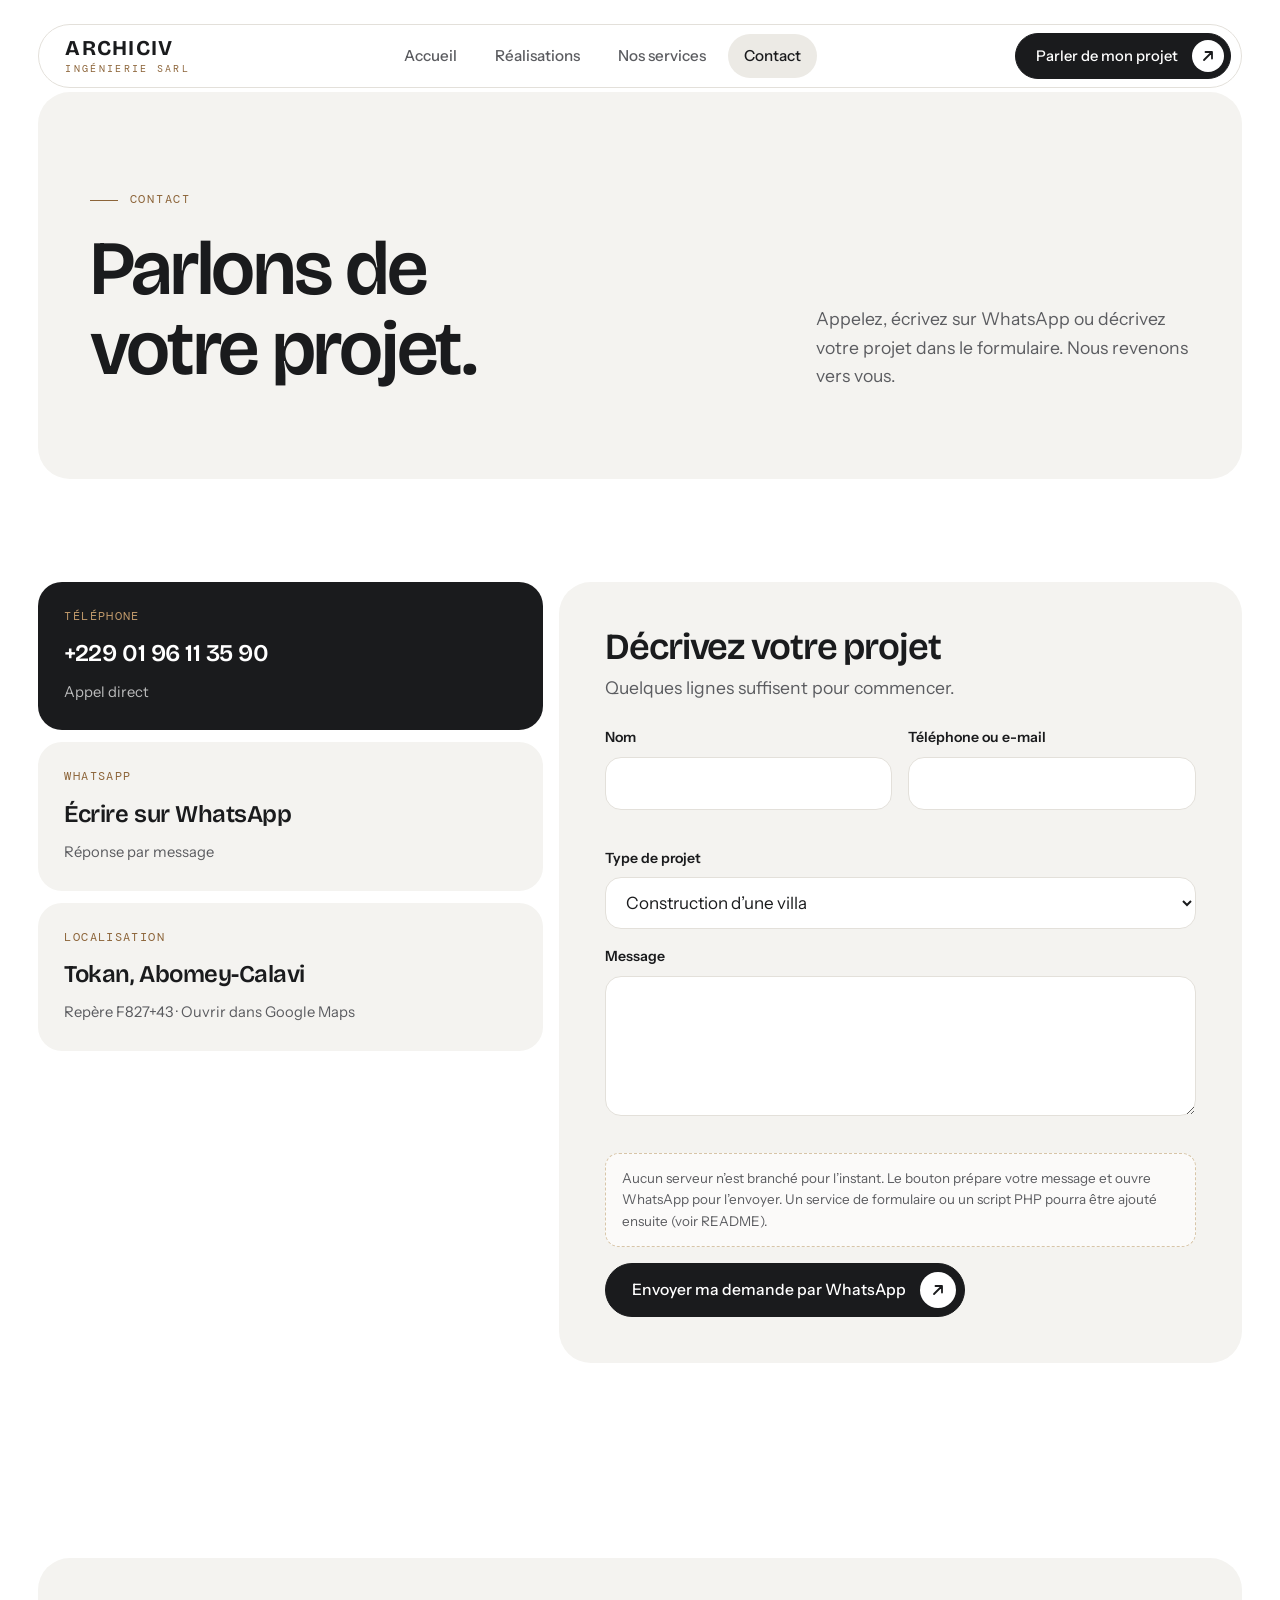
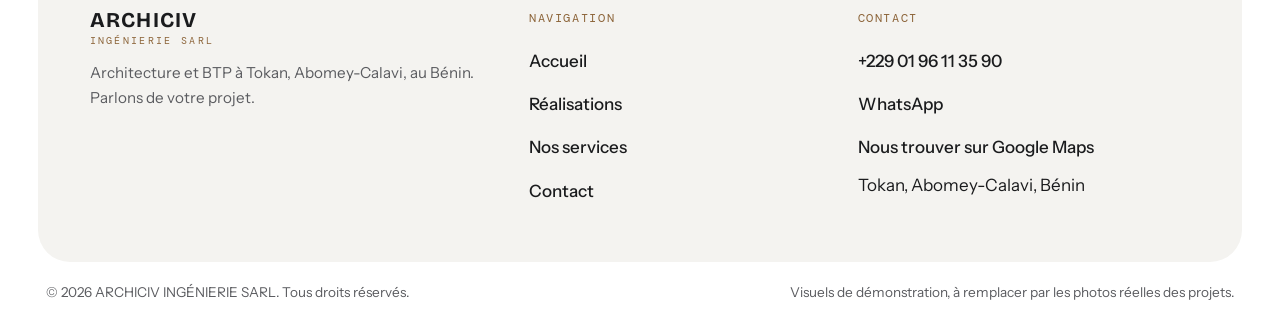
==== contact.html @ 71d3d8b0 "Add files via upload" ====
<!doctype html>
<html lang="fr">
<head>
<meta charset="utf-8">
<meta name="viewport" content="width=device-width, initial-scale=1">
<title>Contact et demande de devis | ARCHICIV INGÉNIERIE SARL</title>
<meta name="description" content="Contactez ARCHICIV INGÉNIERIE SARL à Tokan, Abomey-Calavi : téléphone, WhatsApp, localisation Google Maps et formulaire de demande de projet.">
<meta name="theme-color" content="#ffffff">
<link rel="preconnect" href="https://fonts.googleapis.com">
<link rel="preconnect" href="https://fonts.gstatic.com" crossorigin>
<link href="https://fonts.googleapis.com/css2?family=Bricolage+Grotesque:opsz,wght@12..96,500;12..96,600;12..96,700&family=DM+Mono&family=Instrument+Sans:wght@400;500;600&display=swap" rel="stylesheet">
<link rel="stylesheet" href="style.css">
</head>
<body>
<div class="progress" aria-hidden="true"></div>
<a class="skip" href="#contenu">Aller au contenu</a>
<header class="site-header"><div class="wrap">
  <div class="header-bar">
    <a class="logo" href="index.html" aria-label="ARCHICIV Ingénierie SARL, accueil"><b>ARCHICIV</b><small>INGÉNIERIE SARL</small></a>
    <nav class="nav" id="nav" aria-label="Navigation principale"><a href="index.html">Accueil</a><a href="realisations.html">Réalisations</a><a href="services.html">Nos services</a><a href="contact.html" aria-current="page">Contact</a><a class="nav-cta" href="contact.html">Parler de mon projet</a></nav>
    <div class="header-cta"><a class="btn btn--sm" href="contact.html">Parler de mon projet<span class="ico"><svg viewBox="0 0 14 14" fill="none" stroke="currentColor" stroke-width="1.8" stroke-linecap="round" stroke-linejoin="round" aria-hidden="true"><path d="M3 11 11 3M4.5 3H11v6.5"/></svg></span></a>
      <button class="burger" type="button" aria-expanded="false" aria-controls="nav" aria-label="Ouvrir le menu"><span></span></button></div>
  </div></div></header>
<main id="contenu">

<section class="wrap"><div class="panel page-hero">
  <div><span class="eyebrow">Contact</span><h1>Parlons de votre projet.</h1></div>
  <p class="lead">Appelez, écrivez sur WhatsApp ou décrivez votre projet dans le formulaire. Nous revenons vers vous.</p>
</div></section>
<section class="section"><div class="wrap"><div class="contact-grid">
  <div class="contact-cards">
    <a class="c-card dark" href="tel:+2290196113590"><span class="k">Téléphone</span><strong>+229 01 96 11 35 90</strong><span class="sub">Appel direct</span></a>
    <a class="c-card" href="https://wa.me/2290196113590" target="_blank" rel="noopener"><span class="k">WhatsApp</span><strong>Écrire sur WhatsApp</strong><span class="sub">Réponse par message</span></a>
    <a class="c-card" href="https://maps.app.goo.gl/fq66SM4S8N7uAsCY7" target="_blank" rel="noopener"><span class="k">Localisation</span><strong>Tokan, Abomey-Calavi</strong><span class="sub">Repère F827+43 · Ouvrir dans Google Maps</span></a>
  </div>
  <div class="form-panel"><h2>Décrivez votre projet</h2><p class="lead">Quelques lignes suffisent pour commencer.</p>
    <form class="form" id="contact-form" novalidate>
      <div class="field"><label for="nom">Nom</label><input id="nom" name="nom" type="text" autocomplete="name" required aria-describedby="nom-err"><span class="err" id="nom-err"></span></div>
      <div class="field"><label for="contact">Téléphone ou e-mail</label><input id="contact" name="contact" type="text" inputmode="email" autocomplete="tel" required aria-describedby="contact-err"><span class="err" id="contact-err"></span></div>
      <div class="field full"><label for="type">Type de projet</label><select id="type" name="type"><option>Construction d’une villa</option><option>Immeuble ou résidence</option><option>Rénovation ou aménagement</option><option>Plans et permis de construire</option><option>Autre demande</option></select></div>
      <div class="field full"><label for="message">Message</label><textarea id="message" name="message" required aria-describedby="message-err"></textarea><span class="err" id="message-err"></span></div>
      <div class="form-note">Aucun serveur n’est branché pour l’instant. Le bouton prépare votre message et ouvre WhatsApp pour l’envoyer. Un service de formulaire ou un script PHP pourra être ajouté ensuite (voir README).</div>
      <div class="full" style="grid-column:1/-1"><button class="btn" type="submit">Envoyer ma demande par WhatsApp<span class="ico"><svg viewBox="0 0 14 14" fill="none" stroke="currentColor" stroke-width="1.8" stroke-linecap="round" stroke-linejoin="round" aria-hidden="true"><path d="M3 11 11 3M4.5 3H11v6.5"/></svg></span></button></div>
      <div class="form-result" id="form-result" tabindex="-1" hidden></div>
    </form></div>
</div></div></section>

</main>
<footer class="site-footer"><div class="wrap">
  <div class="footer-panel">
    <div><a class="logo" href="index.html"><b>ARCHICIV</b><small>INGÉNIERIE SARL</small></a>
      <p>Architecture et BTP à Tokan, Abomey-Calavi, au Bénin. Parlons de votre projet.</p></div>
    <div><h4>Navigation</h4><ul><li><a href="index.html">Accueil</a></li><li><a href="realisations.html">Réalisations</a></li><li><a href="services.html">Nos services</a></li><li><a href="contact.html">Contact</a></li></ul></div>
    <div><h4>Contact</h4><ul><li><a href="tel:+2290196113590">+229 01 96 11 35 90</a></li><li><a href="https://wa.me/2290196113590" target="_blank" rel="noopener">WhatsApp</a></li><li><a href="https://maps.app.goo.gl/fq66SM4S8N7uAsCY7" target="_blank" rel="noopener">Nous trouver sur Google Maps</a></li><li>Tokan, Abomey-Calavi, Bénin</li></ul></div>
  </div>
  <div class="legal"><span>© <span data-year>2026</span> ARCHICIV INGÉNIERIE SARL. Tous droits réservés.</span><span>Visuels de démonstration, à remplacer par les photos réelles des projets.</span></div>
</div></footer>
<div class="mbar" aria-label="Contact rapide"><a href="tel:+2290196113590">Appeler</a><a class="wa" href="https://wa.me/2290196113590" target="_blank" rel="noopener">WhatsApp</a></div>
<script src="main.js" defer></script>
</body>
</html>
---- style.css ----
/* ==========================================================================
   ARCHICIV INGÉNIERIE SARL — feuille de style partagée par toutes les pages
   Composition : panneaux clairs arrondis, boutons sombres en pilule,
   détails de plan d'architecte (cotes, échelles) en police mono.
   ========================================================================== */

:root {
  /* Couleurs : blanc, anthracite, sable, bronze (accent discret) */
  --paper: #ffffff;
  --mist: #f4f3f0;
  --mist-2: #eceae5;
  --line: #e3e0da;
  --ink: #1a1b1d;
  --ink-2: #27282b;
  --soft: #5b5c60;
  --bronze: #8c6439;        /* texte sur fond clair (contraste 5,3:1) */
  --bronze-lit: #c19a6b;    /* accent sur fond sombre */
  --sand: #d8c5a8;

  /* Typographie */
  --font-display: "Bricolage Grotesque", "Segoe UI", system-ui, sans-serif;
  --font-body: "Instrument Sans", "Segoe UI", system-ui, sans-serif;
  --font-mono: "DM Mono", ui-monospace, Consolas, monospace;

  --radius-xl: 32px;
  --radius-lg: 24px;
  --gutter: clamp(16px, 3vw, 40px);
  --ease: cubic-bezier(.2, .7, .2, 1);
  color-scheme: light;
}

*, *::before, *::after { box-sizing: border-box; }
html { scroll-behavior: smooth; -webkit-text-size-adjust: 100%; }
body {
  margin: 0;
  background: var(--paper);
  color: var(--ink);
  font-family: var(--font-body);
  font-size: 1.0625rem;
  line-height: 1.6;
  overflow-x: hidden;
}
img, svg { display: block; max-width: 100%; }
a { color: inherit; }
h1, h2, h3, p { margin: 0; }
h1, h2, h3 { font-family: var(--font-display); font-weight: 600; letter-spacing: -.03em; line-height: 1.04; text-wrap: balance; }
h2 { font-size: clamp(2rem, 4vw, 3.2rem); }
h3 { font-size: 1.35rem; letter-spacing: -.02em; line-height: 1.15; }
p { max-width: 62ch; }
:focus-visible { outline: 2px solid var(--bronze); outline-offset: 3px; border-radius: 8px; }
.sr-only { position: absolute; width: 1px; height: 1px; overflow: hidden; clip: rect(0 0 0 0); white-space: nowrap; }
.skip { position: absolute; left: 16px; top: -60px; z-index: 100; background: var(--ink); color: #fff; padding: 10px 16px; border-radius: 999px; text-decoration: none; }
.skip:focus { top: 12px; }

.wrap { width: 100%; max-width: 1400px; margin-inline: auto; padding-inline: var(--gutter); }
.section { padding-block: clamp(56px, 8vw, 112px); }
.section--tight { padding-block: clamp(24px, 4vw, 48px); }

.eyebrow {
  display: inline-flex; align-items: center; gap: 12px;
  font-family: var(--font-mono); font-size: .78rem; letter-spacing: .14em; text-transform: uppercase;
  color: var(--bronze);
}
.eyebrow::before { content: ""; width: 28px; height: 1px; background: currentColor; }
.lead { color: var(--soft); font-size: 1.1rem; }

/* ---------- Boutons ---------- */
.btn {
  --bg: var(--ink); --fg: #fff;
  display: inline-flex; align-items: center; gap: 14px;
  min-height: 52px; padding: 8px 8px 8px 26px;
  background: var(--bg); color: var(--fg);
  border: 1px solid var(--bg); border-radius: 999px;
  font: 500 .98rem/1 var(--font-body); text-decoration: none; cursor: pointer;
  transition: transform .3s var(--ease), background .3s, color .3s, border-color .3s;
}
.btn .ico {
  display: grid; place-items: center; width: 36px; height: 36px; border-radius: 50%;
  background: #fff; color: var(--ink); transition: transform .35s var(--ease);
}
.btn .ico svg { width: 14px; height: 14px; }
.btn:hover { transform: translateY(-2px); background: var(--ink-2); }
.btn:hover .ico { transform: rotate(45deg); }
.btn--ghost { --bg: #fff; --fg: var(--ink); border-color: var(--line); }
.btn--ghost .ico { background: var(--ink); color: #fff; }
.btn--ghost:hover { background: var(--mist); border-color: var(--ink); }
.btn--light { --bg: #fff; --fg: var(--ink); }
.btn--light .ico { background: var(--ink); color: #fff; }
.btn--light:hover { background: var(--sand); border-color: var(--sand); }
.btn--outline-light { --bg: transparent; --fg: #fff; border-color: rgba(255,255,255,.4); }
.btn--outline-light .ico { background: #fff; color: var(--ink); }
.btn--outline-light:hover { background: rgba(255,255,255,.12); border-color: #fff; }
.btn--sm { min-height: 44px; padding: 6px 6px 6px 20px; font-size: .92rem; }
.btn--sm .ico { width: 32px; height: 32px; }
.pill {
  display: inline-flex; align-items: center; gap: 8px; min-height: 40px; padding: 0 18px;
  background: rgba(255,255,255,.92); backdrop-filter: blur(10px); -webkit-backdrop-filter: blur(10px);
  border-radius: 999px; font-size: .88rem; font-weight: 500; text-decoration: none; color: var(--ink);
  transition: background .25s, transform .25s var(--ease);
}
a.pill:hover { background: #fff; transform: translateY(-2px); }
.tag {
  display: inline-flex; align-items: center; min-height: 26px; padding: 0 12px;
  font-family: var(--font-mono); font-size: .68rem; letter-spacing: .1em; text-transform: uppercase;
  border-radius: 999px; background: #fff; color: var(--bronze); border: 1px solid var(--sand);
}

/* ---------- En-tête ---------- */
.progress { position: fixed; inset: 0 0 auto 0; height: 3px; z-index: 70; background: var(--bronze); transform-origin: left; transform: scaleX(0); pointer-events: none; }
.site-header { position: sticky; top: 12px; z-index: 60; padding-top: 12px; }
.header-bar {
  position: relative; display: flex; align-items: center; justify-content: space-between; gap: 20px;
  min-height: 64px; padding: 8px 10px 8px 26px;
  background: rgba(255,255,255,.82); backdrop-filter: blur(16px); -webkit-backdrop-filter: blur(16px);
  border: 1px solid var(--line); border-radius: 999px;
  transition: box-shadow .35s, background .35s;
}
.site-header.is-scrolled .header-bar { box-shadow: 0 14px 40px -18px rgba(26,27,29,.28); background: rgba(255,255,255,.94); }
.logo { display: flex; flex-direction: column; text-decoration: none; line-height: 1; }
.logo b { font-family: var(--font-display); font-size: 1.32rem; font-weight: 700; letter-spacing: .06em; }
.logo small { margin-top: 5px; font-family: var(--font-mono); font-size: .6rem; letter-spacing: .24em; color: var(--bronze); }
.nav { display: flex; gap: 6px; }
.nav a {
  position: relative; padding: 10px 16px; border-radius: 999px; font-size: .95rem; font-weight: 500;
  text-decoration: none; color: var(--soft); transition: color .25s, background .25s;
}
.nav a:hover { color: var(--ink); background: var(--mist); }
.nav a[aria-current="page"] { color: var(--ink); background: var(--mist-2); }
.header-cta { display: flex; align-items: center; gap: 8px; }
.burger { display: none; width: 48px; height: 48px; border: 0; border-radius: 50%; background: var(--ink); color: #fff; cursor: pointer; place-items: center; }
.burger span, .burger span::before, .burger span::after { display: block; width: 18px; height: 2px; background: currentColor; border-radius: 2px; transition: transform .3s var(--ease), background .2s; }
.burger span { position: relative; }
.burger span::before, .burger span::after { content: ""; position: absolute; left: 0; }
.burger span::before { top: -6px; } .burger span::after { top: 6px; }
.burger[aria-expanded="true"] span { background: transparent; }
.burger[aria-expanded="true"] span::before { transform: translateY(6px) rotate(45deg); }
.burger[aria-expanded="true"] span::after { transform: translateY(-6px) rotate(-45deg); }

@media (max-width: 960px) {
  .header-bar { padding-left: 20px; }
  .burger { display: grid; }
  .header-cta .btn { display: none; }
  .nav {
    position: absolute; left: 0; right: 0; top: calc(100% + 10px); flex-direction: column; gap: 4px;
    padding: 14px; background: #fff; border: 1px solid var(--line); border-radius: var(--radius-lg);
    box-shadow: 0 30px 60px -30px rgba(26,27,29,.35);
    opacity: 0; visibility: hidden; transform: translateY(-8px); transition: opacity .25s, transform .3s var(--ease), visibility .25s;
  }
  .nav.is-open { opacity: 1; visibility: visible; transform: none; }
  .nav a { padding: 16px 18px; font-size: 1.05rem; }
  .nav .nav-cta { display: flex; margin-top: 6px; background: var(--ink); color: #fff; }
}
@media (min-width: 961px) { .nav .nav-cta { display: none; } }

/* ---------- Héro ---------- */
.hero { display: grid; grid-template-columns: minmax(0, 1.02fr) minmax(0, .98fr); gap: 16px; padding-top: 16px; }
.panel { background: var(--mist); border-radius: var(--radius-xl); }
.hero-copy { display: flex; flex-direction: column; justify-content: space-between; gap: 40px; padding: clamp(28px, 4.2vw, 60px); }
.hero h1 { font-size: clamp(2.5rem, 5.2vw, 5rem); margin-top: 24px; }
.hero h1 .line { display: block; overflow: hidden; padding-bottom: .08em; margin-bottom: -.08em; }
.hero h1 .line > span { display: block; animation: rise 1s var(--ease) backwards; }
.hero h1 .line:nth-child(2) > span { animation-delay: .12s; color: var(--bronze); }
@keyframes rise { from { transform: translateY(105%); } }
.hero-copy .lead { margin-top: 24px; max-width: 46ch; animation: fade .9s ease .35s backwards; }
.hero-actions { display: flex; flex-wrap: wrap; gap: 12px; margin-top: 34px; animation: fade .9s ease .5s backwards; }
@keyframes fade { from { opacity: 0; transform: translateY(14px); } }
.facts { display: grid; grid-template-columns: repeat(3, minmax(0, 1fr)); gap: 12px; }
.fact {
  display: flex; flex-direction: column; gap: 6px; padding: 18px; min-height: 124px;
  background: rgba(255,255,255,.78); border: 1px solid #fff; border-radius: 20px; backdrop-filter: blur(8px);
  text-decoration: none; transition: transform .35s var(--ease), box-shadow .35s;
}
a.fact:hover { transform: translateY(-4px); box-shadow: 0 18px 36px -22px rgba(26,27,29,.4); }
.fact strong { font-family: var(--font-display); font-size: clamp(1.25rem, 2vw, 1.7rem); font-weight: 600; letter-spacing: -.03em; line-height: 1.05; }
.fact span { font-size: .84rem; line-height: 1.35; color: var(--soft); }
.fact .stars { color: var(--bronze); letter-spacing: 2px; font-size: .8rem; }
.hero-media { position: relative; min-height: 640px; overflow: hidden; border-radius: var(--radius-xl); background: var(--mist-2); isolation: isolate; }
.hero-media img { position: absolute; inset: -6% 0; width: 100%; height: 112%; object-fit: cover; will-change: transform; }
.hero-media .float-top { position: absolute; z-index: 2; top: 18px; right: 18px; display: flex; flex-wrap: wrap; justify-content: flex-end; gap: 8px; }
.hero-media .float-bottom { position: absolute; z-index: 2; left: 18px; bottom: 18px; right: 18px; display: flex; justify-content: space-between; align-items: flex-end; gap: 12px; flex-wrap: wrap; }
.demo-note { font-family: var(--font-mono); font-size: .68rem; letter-spacing: .1em; text-transform: uppercase; }
@media (max-width: 1080px) {
  .hero { grid-template-columns: 1fr; }
  .hero-media { min-height: 520px; order: -1; }
}
@media (max-width: 600px) {
  .facts { grid-template-columns: 1fr; }
  .fact { min-height: 0; }
  .hero-media { min-height: 400px; }
}

/* ---------- Présentation ---------- */
.about { display: grid; grid-template-columns: minmax(0, 1fr) minmax(0, 1fr); gap: clamp(32px, 6vw, 96px); align-items: center; }
.about h2 { margin-top: 18px; }
.about p { margin-top: 22px; }
.about .btn { margin-top: 32px; }
.blueprint { position: relative; padding: clamp(14px, 2vw, 28px); border-radius: var(--radius-xl); background:
  linear-gradient(var(--line) 1px, transparent 1px) 0 0 / 36px 36px, linear-gradient(90deg, var(--line) 1px, transparent 1px) 0 0 / 36px 36px, var(--mist); }
.blueprint svg { width: 100%; height: auto; }
.dl { fill: none; stroke: var(--ink); stroke-width: 2; stroke-linecap: round; stroke-linejoin: round; stroke-dasharray: 1; stroke-dashoffset: 1; }
.dl.b { stroke: var(--bronze); stroke-width: 1.6; }
.blueprint.in .dl { animation: draw 2s var(--ease) forwards; animation-delay: var(--d, 0s); }
@keyframes draw { to { stroke-dashoffset: 0; } }
.blueprint text { font-family: var(--font-mono); font-size: 13px; letter-spacing: .12em; fill: var(--bronze); }
.values { display: grid; grid-template-columns: repeat(3, minmax(0, 1fr)); gap: 12px; margin-top: 56px; }
.value { display: flex; flex-direction: column; gap: 14px; min-height: 210px; padding: 26px; border-radius: var(--radius-lg); background: var(--ink); color: #fff; transition: transform .4s var(--ease); }
.value:hover { transform: translateY(-6px); }
.value svg { width: 34px; height: 34px; color: var(--bronze-lit); }
.value h3 { margin-top: auto; }
.value p { font-size: .92rem; color: rgba(255,255,255,.72); }
@media (max-width: 900px) { .about { grid-template-columns: 1fr; } .values { grid-template-columns: 1fr; } .value { min-height: 0; } }

/* ---------- Services (interactif) ---------- */
.head-row { display: flex; align-items: flex-end; justify-content: space-between; flex-wrap: wrap; gap: 24px; margin-bottom: clamp(28px, 4vw, 48px); }
.head-row h2 { margin-top: 16px; max-width: 16ch; }
.services-panel { display: grid; grid-template-columns: minmax(0, .9fr) minmax(0, 1.1fr); gap: 16px; padding: 16px; }
.svc-list { display: flex; flex-direction: column; gap: 6px; padding: clamp(8px, 1.6vw, 24px); }
.svc-btn {
  display: flex; align-items: center; justify-content: space-between; gap: 16px; width: 100%; text-align: left;
  padding: 20px 22px; border: 1px solid transparent; border-radius: 20px; background: transparent; color: var(--ink);
  font: 600 clamp(1.15rem, 2vw, 1.55rem)/1.15 var(--font-display); letter-spacing: -.02em; cursor: pointer;
  transition: background .3s, color .3s, padding .4s var(--ease);
}
.svc-btn:hover { background: rgba(255,255,255,.8); }
.svc-btn .arr { display: grid; place-items: center; flex: none; width: 34px; height: 34px; border-radius: 50%; border: 1px solid var(--line); transition: all .3s; }
.svc-btn .arr svg { width: 12px; height: 12px; }
.svc-btn[aria-selected="true"] { background: var(--ink); color: #fff; padding-left: 30px; }
.svc-btn[aria-selected="true"] .arr { background: #fff; color: var(--ink); border-color: #fff; transform: rotate(45deg); }
.svc-view { position: relative; min-height: 520px; overflow: hidden; border-radius: 24px; background: var(--mist-2); }
.svc-view img { position: absolute; inset: 0; width: 100%; height: 100%; object-fit: cover; transition: opacity .5s ease, transform 1.2s var(--ease); }
.svc-view img.is-swapping { opacity: 0; transform: scale(1.04); }
.svc-card { position: absolute; left: 16px; right: 16px; bottom: 16px; display: flex; flex-direction: column; gap: 10px; padding: 22px; border-radius: 20px; background: rgba(255,255,255,.9); backdrop-filter: blur(14px); -webkit-backdrop-filter: blur(14px); }
.svc-card .tag { align-self: flex-start; }
.svc-card p { font-size: .98rem; color: var(--soft); }
@media (max-width: 900px) { .services-panel { grid-template-columns: 1fr; } .svc-view { min-height: 420px; } }

/* ---------- Réalisations (carrousel) ---------- */
.carousel-wrap { padding: clamp(18px, 3vw, 40px); }
.carousel-head { display: flex; justify-content: space-between; align-items: flex-end; gap: 20px; flex-wrap: wrap; margin-bottom: 28px; }
.carousel-head h2 { margin-top: 16px; }
.carousel-head .note { max-width: 30ch; font-size: .88rem; color: var(--soft); text-align: right; }
.track { display: flex; gap: 14px; overflow-x: auto; scroll-snap-type: x mandatory; scrollbar-width: none; padding-bottom: 4px; overscroll-behavior-x: contain; }
.track::-webkit-scrollbar { display: none; }
.proj { position: relative; flex: 0 0 min(360px, 78%); aspect-ratio: 3 / 4; overflow: hidden; border-radius: 22px; scroll-snap-align: start; background: var(--mist-2); color: #fff; text-decoration: none; isolation: isolate; }
.proj img { position: absolute; inset: 0; width: 100%; height: 100%; object-fit: cover; transition: transform 1.1s var(--ease); z-index: -1; }
.proj::after { content: ""; position: absolute; inset: 45% 0 0; background: linear-gradient(to top, rgba(18,19,21,.78), rgba(18,19,21,0)); z-index: -1; }
.proj:hover img { transform: scale(1.06); }
.proj .tag { position: absolute; top: 14px; left: 14px; background: rgba(255,255,255,.92); border-color: transparent; }
.proj .demo { position: absolute; top: 14px; right: 14px; font-family: var(--font-mono); font-size: .64rem; letter-spacing: .1em; text-transform: uppercase; padding: 5px 10px; border-radius: 999px; background: rgba(26,27,29,.62); backdrop-filter: blur(6px); }
.proj .cap { position: absolute; left: 18px; right: 18px; bottom: 18px; display: flex; flex-direction: column; gap: 4px; }
.proj .cap h3 { font-size: 1.3rem; }
.proj .cap span { font-size: .85rem; color: rgba(255,255,255,.8); }
.proj .go { position: absolute; right: 16px; bottom: 16px; width: 40px; height: 40px; display: grid; place-items: center; border-radius: 50%; background: #fff; color: var(--ink); transform: scale(.6) rotate(-45deg); opacity: 0; transition: all .4s var(--ease); }
.proj:hover .go, .proj:focus-visible .go { transform: none; opacity: 1; }
.proj .go svg { width: 14px; height: 14px; }
.carousel-foot { display: flex; justify-content: space-between; align-items: center; gap: 16px; flex-wrap: wrap; margin-top: 24px; }
.arrows { display: flex; gap: 10px; }
.arrow { display: grid; place-items: center; width: 52px; height: 52px; border-radius: 50%; border: 1px solid var(--line); background: #fff; color: var(--ink); cursor: pointer; transition: all .3s var(--ease); }
.arrow:hover:not(:disabled) { background: var(--ink); color: #fff; border-color: var(--ink); }
.arrow:disabled { opacity: .35; cursor: default; }
.arrow svg { width: 16px; height: 16px; }
.arrow.prev svg { transform: rotate(180deg); }

/* ---------- Bandeau contact ---------- */
.cta-band { position: relative; overflow: hidden; display: grid; grid-template-columns: minmax(0, 1.2fr) minmax(0, .8fr); gap: 40px; align-items: end; padding: clamp(32px, 6vw, 88px); border-radius: var(--radius-xl); background: var(--ink); color: #fff; isolation: isolate; }
.cta-band::before { content: ""; position: absolute; inset: 0; z-index: -1; opacity: .5; background:
  linear-gradient(rgba(255,255,255,.07) 1px, transparent 1px) 0 0 / 48px 48px, linear-gradient(90deg, rgba(255,255,255,.07) 1px, transparent 1px) 0 0 / 48px 48px;
  -webkit-mask-image: linear-gradient(120deg, transparent 20%, #000); mask-image: linear-gradient(120deg, transparent 20%, #000); }
.cta-band h2 { font-size: clamp(2.4rem, 6vw, 5.2rem); margin-top: 18px; }
.cta-band .eyebrow { color: var(--bronze-lit); }
.cta-band p { margin-top: 22px; color: rgba(255,255,255,.75); }
.cta-actions { display: flex; flex-direction: column; align-items: flex-start; gap: 12px; }
.cta-actions .num { font-family: var(--font-mono); font-size: 1.05rem; letter-spacing: .06em; color: var(--sand); margin-top: 6px; user-select: all; }
@media (max-width: 900px) { .cta-band { grid-template-columns: 1fr; } }

/* ---------- Localisation ---------- */
.locate { display: grid; grid-template-columns: minmax(0, .9fr) minmax(0, 1.1fr); gap: 16px; padding: 16px; }
.locate-info { display: flex; flex-direction: column; gap: 28px; justify-content: space-between; padding: clamp(14px, 2.4vw, 36px); }
.locate-info h2 { margin-top: 16px; }
.info-list { display: grid; gap: 0; margin: 0; padding: 0; list-style: none; }
.info-list li { display: grid; grid-template-columns: 110px 1fr; gap: 16px; padding: 16px 0; border-top: 1px solid var(--line); }
.info-list li:last-child { border-bottom: 1px solid var(--line); }
.info-list .k { font-family: var(--font-mono); font-size: .72rem; letter-spacing: .12em; text-transform: uppercase; color: var(--bronze); padding-top: 4px; }
.info-list a { text-underline-offset: 4px; }
.map-box { position: relative; min-height: 420px; overflow: hidden; border-radius: 24px; background: #ecebe6; }
.map-box svg { position: absolute; inset: 0; width: 100%; height: 100%; }
.pin-pulse { transform-origin: center; transform-box: fill-box; animation: pulse 2.6s ease-out infinite; }
@keyframes pulse { from { transform: scale(.4); opacity: .7; } to { transform: scale(2.4); opacity: 0; } }
.map-label { position: absolute; left: 16px; bottom: 16px; right: 16px; display: flex; justify-content: space-between; gap: 10px; flex-wrap: wrap; align-items: center; }
/* Pour intégrer une vraie carte : remplacer .map-box svg par <iframe class="map-embed"> */
.map-embed { position: absolute; inset: 0; width: 100%; height: 100%; border: 0; }
@media (max-width: 900px) { .locate { grid-template-columns: 1fr; } .info-list li { grid-template-columns: 1fr; gap: 4px; } }

/* ---------- Pied de page ---------- */
.site-footer { margin-top: clamp(40px, 6vw, 80px); padding: 16px 0 24px; }
.footer-panel { display: grid; grid-template-columns: 1.4fr 1fr 1.2fr; gap: clamp(24px, 4vw, 64px); padding: clamp(28px, 4vw, 56px); border-radius: var(--radius-xl); background: var(--mist); }
.footer-panel p { margin-top: 16px; font-size: .95rem; color: var(--soft); }
.footer-panel h4 { margin: 0 0 14px; font-family: var(--font-mono); font-size: .72rem; font-weight: 400; letter-spacing: .14em; text-transform: uppercase; color: var(--bronze); }
.footer-panel ul { list-style: none; margin: 0; padding: 0; display: grid; gap: 4px; }
.footer-panel li a { display: inline-block; padding: 6px 0; text-decoration: none; font-weight: 500; }
.footer-panel li a:hover { text-decoration: underline; text-underline-offset: 4px; }
.legal { display: flex; justify-content: space-between; flex-wrap: wrap; gap: 8px; padding: 20px 8px 0; font-size: .85rem; color: var(--soft); }

@media (max-width: 800px) { .footer-panel { grid-template-columns: 1fr; } }

/* ---------- Pages intérieures ---------- */
.page-hero { padding: clamp(40px, 7vw, 96px) clamp(24px, 4vw, 56px); margin-top: 16px; display: grid; grid-template-columns: minmax(0, 1.3fr) minmax(0, .7fr); gap: 32px; align-items: end; }
.page-hero h1 { font-size: clamp(2.4rem, 6vw, 5rem); margin-top: 20px; }
.page-hero .lead { max-width: 40ch; }
@media (max-width: 800px) { .page-hero { grid-template-columns: 1fr; } }
.filters { display: flex; flex-wrap: wrap; gap: 8px; margin-bottom: 28px; }
.chip { min-height: 44px; padding: 0 20px; border: 1px solid var(--line); border-radius: 999px; background: #fff; color: var(--ink); font: 500 .94rem var(--font-body); cursor: pointer; transition: all .25s; }
.chip:hover { border-color: var(--ink); }
.chip[aria-pressed="true"] { background: var(--ink); color: #fff; border-color: var(--ink); }
.grid { display: grid; grid-template-columns: repeat(3, minmax(0, 1fr)); gap: 16px; }
.grid .proj { flex: none; aspect-ratio: 4 / 5; }
.grid .proj.is-hidden { display: none; }
.grid .proj.wide { grid-column: span 2; aspect-ratio: auto; }
@media (max-width: 1000px) { .grid { grid-template-columns: repeat(2, minmax(0, 1fr)); } .grid .proj.wide { grid-column: span 2; } }
@media (max-width: 600px) { .grid { grid-template-columns: 1fr; } .grid .proj.wide { grid-column: auto; aspect-ratio: 4 / 5; } }
.empty-note { display: none; padding: 40px; text-align: center; color: var(--soft); }

.svc-row { display: grid; grid-template-columns: minmax(0, 1fr) minmax(0, 1fr); gap: clamp(24px, 5vw, 80px); align-items: center; padding-block: clamp(28px, 4vw, 56px); border-top: 1px solid var(--line); }
.svc-row:nth-child(even) .svc-media { order: 2; }
.svc-media { aspect-ratio: 4 / 3; overflow: hidden; border-radius: var(--radius-xl); background: var(--mist-2); }
.svc-media img { width: 100%; height: 100%; object-fit: cover; transition: transform 1.2s var(--ease); }
.svc-media:hover img { transform: scale(1.04); }
.svc-text h2 { font-size: clamp(1.8rem, 3.4vw, 2.7rem); margin: 16px 0 18px; }
.svc-text ul { margin: 22px 0 28px; padding: 0; list-style: none; display: grid; gap: 10px; }
.svc-text li { display: flex; gap: 12px; align-items: baseline; color: var(--soft); }
.svc-text li::before { content: ""; flex: none; width: 14px; height: 1px; background: var(--bronze); transform: translateY(-4px); }
.validate-banner { display: flex; gap: 14px; align-items: center; padding: 16px 20px; border: 1px dashed var(--sand); border-radius: 18px; background: #fff; font-size: .92rem; color: var(--soft); }
@media (max-width: 800px) { .svc-row { grid-template-columns: 1fr; } .svc-row:nth-child(even) .svc-media { order: 0; } }

.contact-grid { display: grid; grid-template-columns: minmax(0, .85fr) minmax(0, 1.15fr); gap: 16px; }
.contact-cards { display: grid; gap: 12px; align-content: start; }
.c-card { display: flex; flex-direction: column; gap: 8px; padding: 26px; border-radius: var(--radius-lg); background: var(--mist); text-decoration: none; transition: transform .35s var(--ease), background .3s; }
a.c-card:hover { transform: translateY(-3px); background: var(--mist-2); }
.c-card.dark { background: var(--ink); color: #fff; }
.c-card.dark:hover { background: var(--ink-2); }
.c-card .k { font-family: var(--font-mono); font-size: .72rem; letter-spacing: .12em; text-transform: uppercase; color: var(--bronze); }
.c-card.dark .k { color: var(--bronze-lit); }
.c-card strong { font-family: var(--font-display); font-size: 1.5rem; font-weight: 600; letter-spacing: -.02em; user-select: all; }
.c-card span.sub { font-size: .92rem; color: var(--soft); }
.c-card.dark span.sub { color: rgba(255,255,255,.7); }
.form-panel { padding: clamp(24px, 3.6vw, 48px); border-radius: var(--radius-xl); background: var(--mist); }
.form-panel h2 { font-size: clamp(1.7rem, 3vw, 2.3rem); margin-bottom: 8px; }
.form { display: grid; grid-template-columns: 1fr 1fr; gap: 16px; margin-top: 24px; }
.field { display: flex; flex-direction: column; gap: 8px; min-width: 0; }
.field.full { grid-column: 1 / -1; }
.field label { font-size: .88rem; font-weight: 600; }
.field input, .field select, .field textarea {
  width: 100%; min-height: 52px; padding: 12px 16px; border: 1px solid var(--line); border-radius: 16px; background: #fff; color: var(--ink);
  font: inherit; transition: border-color .2s, box-shadow .2s;
}
.field textarea { min-height: 140px; resize: vertical; }
.field input:focus, .field select:focus, .field textarea:focus { outline: none; border-color: var(--ink); box-shadow: 0 0 0 4px rgba(140,100,57,.18); }
.field .err { min-height: 1em; font-size: .8rem; color: #a3321f; }
.field [aria-invalid="true"] { border-color: #a3321f; }
.form-note { grid-column: 1 / -1; font-size: .84rem; color: var(--soft); padding: 14px 16px; border: 1px dashed var(--sand); border-radius: 14px; background: rgba(255,255,255,.6); }
.form-result { grid-column: 1 / -1; padding: 18px; border-radius: 16px; background: #fff; border: 1px solid var(--line); }
.form-result a { font-weight: 600; }
@media (max-width: 900px) { .contact-grid { grid-template-columns: 1fr; } }
@media (max-width: 560px) { .form { grid-template-columns: 1fr; } }

/* ---------- Animations d'apparition (discrètes) ---------- */
.reveal { opacity: .35; transform: translateY(26px); transition: opacity .9s ease, transform .9s var(--ease); transition-delay: var(--rd, 0s); }
.reveal.in { opacity: 1; transform: none; }

@media (prefers-reduced-motion: reduce) {
  html { scroll-behavior: auto; }
  *, *::before, *::after { animation: none !important; transition-duration: .01ms !important; }
  .reveal { opacity: 1; transform: none; }
  .dl { stroke-dashoffset: 0; }
  .hero-media img { inset: 0; height: 100%; }
}

/* ==========================================================================
   Ajouts : photos, bandeau défilant, comparateur, effets, mobile
   ========================================================================== */
img { background: var(--mist-2); }
.hero-media img { animation: kb 22s ease-in-out infinite alternate; }
@keyframes kb { to { scale: 1.07; } }

/* Bandeau défilant */
.marquee { overflow: hidden; margin-top: clamp(28px, 5vw, 64px); padding-block: 6px; border-block: 1px solid var(--line); }
.marquee-in { display: flex; align-items: center; gap: clamp(20px, 3vw, 44px); width: max-content; animation: marq 48s linear infinite; font: 600 clamp(1.8rem, 5vw, 4rem)/1.3 var(--font-display); letter-spacing: -.03em; white-space: nowrap; }
.marquee-in span:nth-of-type(even) { color: transparent; -webkit-text-stroke: 1.2px var(--ink); }
.marquee-in i { flex: none; width: 12px; height: 12px; background: var(--bronze); transform: rotate(45deg); }
@keyframes marq { to { transform: translateX(-25%); } }

/* Comparateur plan / bâtiment */
.compare { position: relative; overflow: hidden; border-radius: var(--radius-xl); aspect-ratio: 16 / 8.5; background: var(--mist-2); touch-action: pan-y; }
.compare > img, .compare-top, .compare-top img { position: absolute; inset: 0; width: 100%; height: 100%; object-fit: cover; }
.compare-top { clip-path: inset(0 calc(100% - var(--pos)) 0 0); }
.compare-handle { position: absolute; top: 0; bottom: 0; left: var(--pos); width: 2px; background: #fff; transform: translateX(-1px); pointer-events: none; box-shadow: 0 0 0 1px rgba(26,27,29,.12); }
.compare-handle b { position: absolute; top: 50%; left: 50%; width: 56px; height: 56px; border-radius: 50%; transform: translate(-50%, -50%); background: var(--ink); box-shadow: 0 10px 30px -8px rgba(0,0,0,.5); }
.compare-handle b::before, .compare-handle b::after { content: ""; position: absolute; top: 50%; width: 8px; height: 8px; border: solid #fff; border-width: 2px 2px 0 0; }
.compare-handle b::before { left: 14px; transform: translateY(-50%) rotate(-135deg); }
.compare-handle b::after { right: 14px; transform: translateY(-50%) rotate(45deg); }
.compare-label { position: absolute; top: 16px; z-index: 2; padding: 7px 14px; border-radius: 999px; background: rgba(255,255,255,.92); font: 400 .72rem var(--font-mono); letter-spacing: .12em; text-transform: uppercase; }
.compare-label.l { left: 16px; } .compare-label.r { right: 16px; }
.compare-range { position: absolute; inset: 0; width: 100%; height: 100%; margin: 0; opacity: 0; cursor: ew-resize; z-index: 3; }
.compare:focus-within .compare-handle b { outline: 3px solid var(--bronze); outline-offset: 3px; }

/* Effets de survol (souris uniquement) */
@media (hover: hover) and (pointer: fine) {
  .btn { translate: var(--mx, 0) var(--my, 0); }
  .proj { transform: perspective(900px) rotateX(var(--rx, 0deg)) rotateY(var(--ry, 0deg)); transition: transform .45s var(--ease); }
}

/* Barre de contact rapide (téléphone) */
.mbar { display: none; }
@media (max-width: 700px) {
  .mbar { position: fixed; z-index: 55; left: max(12px, env(safe-area-inset-left, 0px)); right: max(12px, env(safe-area-inset-right, 0px)); bottom: calc(12px + env(safe-area-inset-bottom, 0px)); display: flex; gap: 8px; padding: 6px; border-radius: 999px; background: rgba(255,255,255,.88); backdrop-filter: blur(16px); -webkit-backdrop-filter: blur(16px); border: 1px solid var(--line); box-shadow: 0 18px 40px -18px rgba(26,27,29,.45); transform: translateY(160%); transition: transform .5s var(--ease); }
  body.show-mbar .mbar { transform: none; }
  .mbar a { flex: 1; display: grid; place-items: center; min-height: 52px; border-radius: 999px; background: var(--ink); color: #fff; font-weight: 600; text-decoration: none; }
  .mbar a.wa { background: var(--sand); color: var(--ink); }
  .site-footer { padding-bottom: 96px; }
}

/* ---------- Mobile : carrousels tactiles, rythme resserré ---------- */
@media (max-width: 700px) {
  body { font-size: 1rem; }
  .section { padding-block: 44px; }
  .site-header { top: 8px; padding-top: 8px; }
  .header-bar { min-height: 58px; padding: 6px 8px 6px 18px; }
  .logo b { font-size: 1.15rem; }
  .hero { padding-top: 10px; gap: 10px; }
  .hero-media { min-height: 0; aspect-ratio: 4 / 4.4; border-radius: 26px; }
  .hero-media .float-top { top: 12px; right: 12px; }
  .hero-media .float-top .pill:last-child { display: none; }
  .hero-media .float-bottom { left: 12px; bottom: 12px; }
  .panel, .form-panel, .cta-band, .footer-panel { border-radius: 26px; }
  .hero-copy { padding: 26px 20px; gap: 28px; }
  .hero h1 { font-size: clamp(2.3rem, 11vw, 3rem); margin-top: 18px; }
  .hero-actions .btn { width: 100%; justify-content: space-between; }
  .facts, .values { display: flex; overflow-x: auto; scroll-snap-type: x mandatory; scrollbar-width: none; margin-inline: -20px; padding-inline: 20px; gap: 10px; }
  .values { margin-top: 32px; margin-inline: calc(var(--gutter) * -1); padding-inline: var(--gutter); }
  .facts::-webkit-scrollbar, .values::-webkit-scrollbar { display: none; }
  .fact { flex: 0 0 72%; scroll-snap-align: start; min-height: 112px; }
  .value { flex: 0 0 80%; scroll-snap-align: start; min-height: 180px; }
  .marquee { margin-top: 28px; }
  .about { gap: 28px; }
  .compare { aspect-ratio: 4 / 5; border-radius: 24px; }
  .compare-handle b { width: 48px; height: 48px; }
  .compare-handle b::before { left: 11px; } .compare-handle b::after { right: 11px; }
  .head-row { margin-bottom: 22px; gap: 14px; }
  .head-row h2 { max-width: none; }
  .services-panel { padding: 10px; gap: 10px; }
  .svc-list { flex-direction: row; overflow-x: auto; scrollbar-width: none; gap: 8px; padding: 4px 2px; scroll-snap-type: x proximity; }
  .svc-list::-webkit-scrollbar { display: none; }
  .svc-btn { width: auto; flex: none; padding: 12px 18px; font-size: 1rem; border-color: var(--line); background: #fff; border-radius: 999px; white-space: nowrap; scroll-snap-align: start; }
  .svc-btn .arr { display: none; }
  .svc-btn[aria-selected="true"] { padding-left: 18px; }
  .svc-view { min-height: 400px; border-radius: 20px; }
  .svc-card { left: 10px; right: 10px; bottom: 10px; padding: 16px; }
  .carousel-wrap { padding: 20px 14px; }
  .carousel-head .note { text-align: left; }
  .track { margin-inline: -14px; padding-inline: 14px; scroll-padding-inline: 14px; }
  .proj { flex-basis: 78%; }
  .carousel-foot .arrows { display: none; }
  .carousel-foot .btn { width: 100%; justify-content: space-between; }
  .cta-band { padding: 32px 22px; gap: 28px; }
  .cta-actions { width: 100%; }
  .cta-actions .btn { width: 100%; justify-content: space-between; }
  .locate { padding: 10px; }
  .map-box { min-height: 300px; }
  .page-hero { padding: 32px 20px; }
  .svc-row { padding-block: 24px; gap: 18px; }
  .footer-panel { padding: 28px 22px; }
  .legal { flex-direction: column; }
  .form-panel { padding: 26px 18px; }
  .field input, .field select, .field textarea { font-size: 16px; }
}
@media (prefers-reduced-motion: reduce) { .marquee-in, .hero-media img { animation: none !important; } }
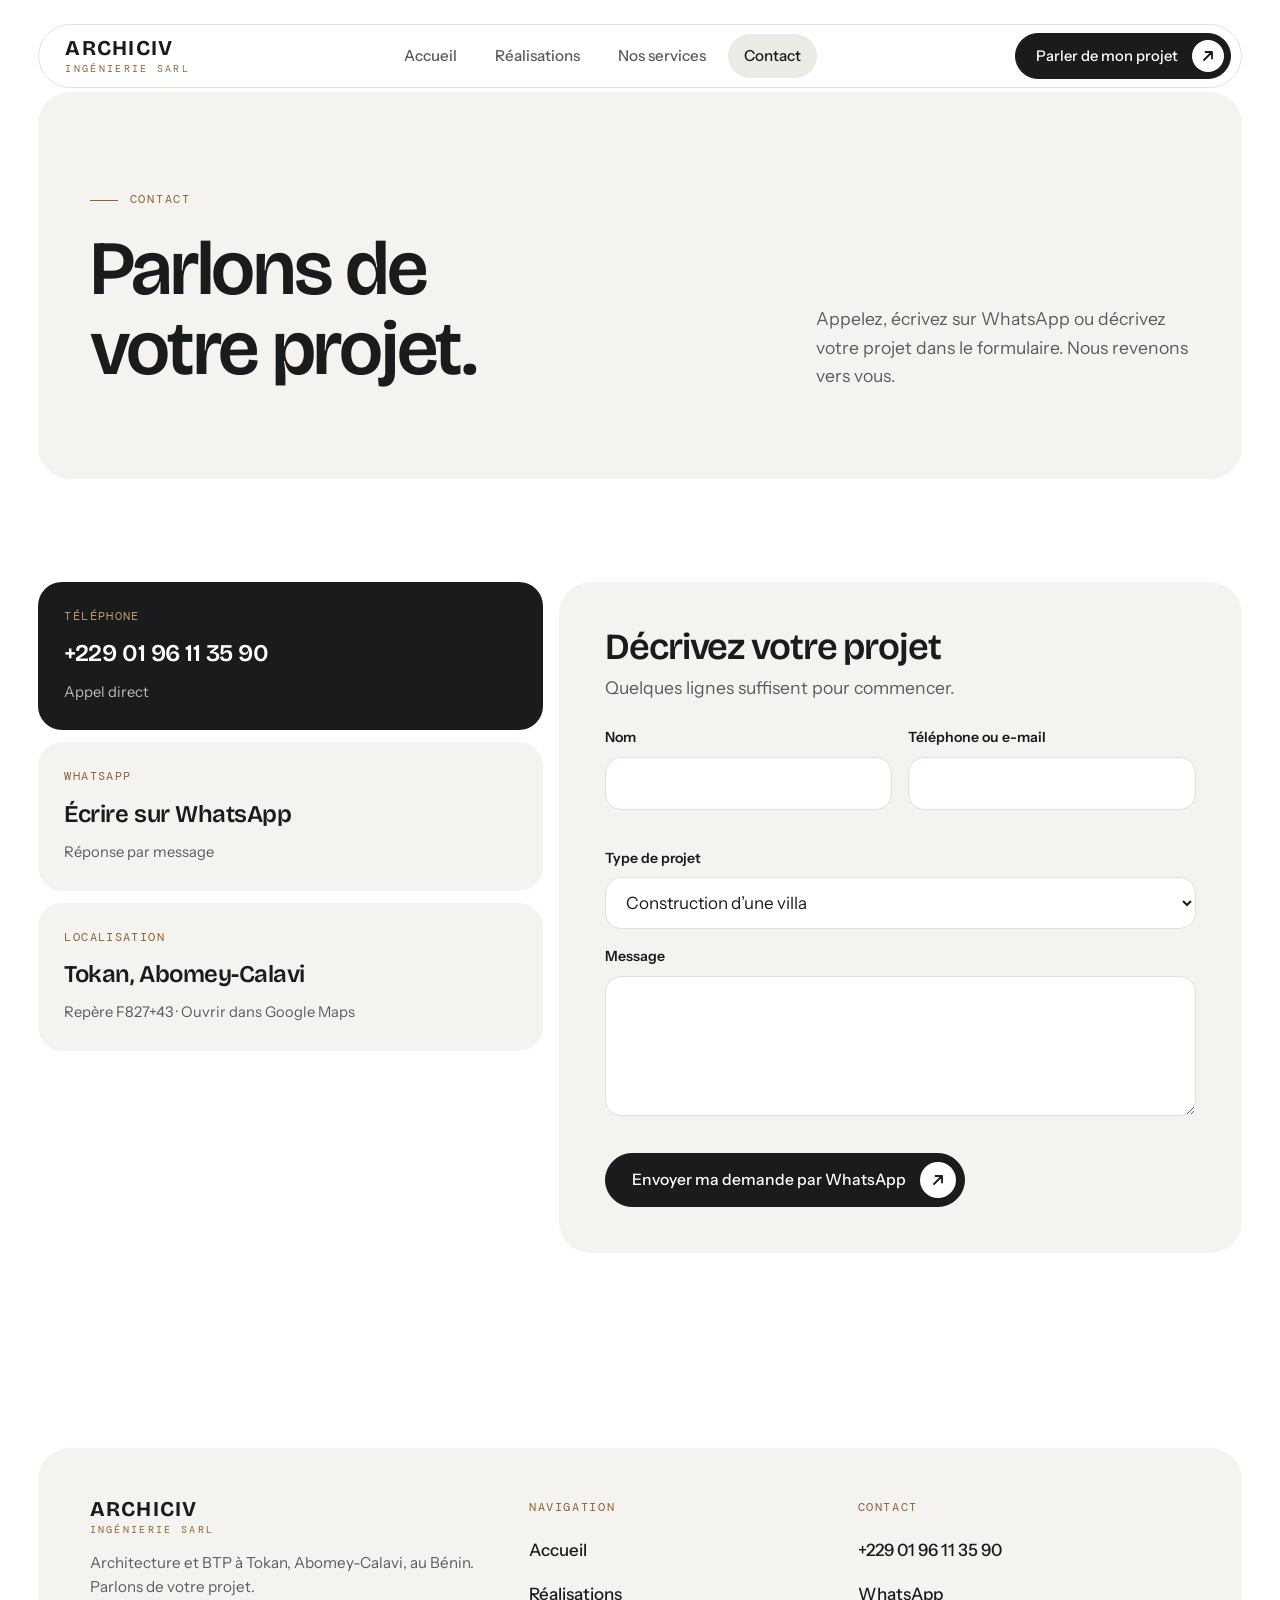
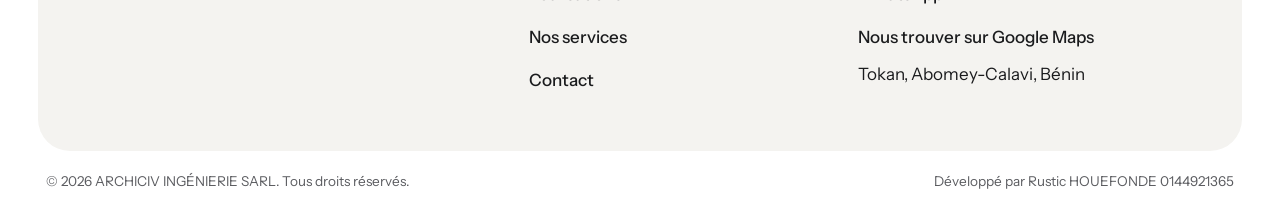
==== commit 9b4542af: "Add files via upload" ====
--- a/contact.html
+++ b/contact.html
@@ -32,6 +32,7 @@
     <a class="c-card dark" href="tel:+2290196113590"><span class="k">Téléphone</span><strong>+229 01 96 11 35 90</strong><span class="sub">Appel direct</span></a>
     <a class="c-card" href="https://wa.me/2290196113590" target="_blank" rel="noopener"><span class="k">WhatsApp</span><strong>Écrire sur WhatsApp</strong><span class="sub">Réponse par message</span></a>
     <a class="c-card" href="https://maps.app.goo.gl/fq66SM4S8N7uAsCY7" target="_blank" rel="noopener"><span class="k">Localisation</span><strong>Tokan, Abomey-Calavi</strong><span class="sub">Repère F827+43 · Ouvrir dans Google Maps</span></a>
+    
   </div>
   <div class="form-panel"><h2>Décrivez votre projet</h2><p class="lead">Quelques lignes suffisent pour commencer.</p>
     <form class="form" id="contact-form" novalidate>
@@ -39,7 +40,6 @@
       <div class="field"><label for="contact">Téléphone ou e-mail</label><input id="contact" name="contact" type="text" inputmode="email" autocomplete="tel" required aria-describedby="contact-err"><span class="err" id="contact-err"></span></div>
       <div class="field full"><label for="type">Type de projet</label><select id="type" name="type"><option>Construction d’une villa</option><option>Immeuble ou résidence</option><option>Rénovation ou aménagement</option><option>Plans et permis de construire</option><option>Autre demande</option></select></div>
       <div class="field full"><label for="message">Message</label><textarea id="message" name="message" required aria-describedby="message-err"></textarea><span class="err" id="message-err"></span></div>
-      <div class="form-note">Aucun serveur n’est branché pour l’instant. Le bouton prépare votre message et ouvre WhatsApp pour l’envoyer. Un service de formulaire ou un script PHP pourra être ajouté ensuite (voir README).</div>
       <div class="full" style="grid-column:1/-1"><button class="btn" type="submit">Envoyer ma demande par WhatsApp<span class="ico"><svg viewBox="0 0 14 14" fill="none" stroke="currentColor" stroke-width="1.8" stroke-linecap="round" stroke-linejoin="round" aria-hidden="true"><path d="M3 11 11 3M4.5 3H11v6.5"/></svg></span></button></div>
       <div class="form-result" id="form-result" tabindex="-1" hidden></div>
     </form></div>
@@ -53,9 +53,13 @@
     <div><h4>Navigation</h4><ul><li><a href="index.html">Accueil</a></li><li><a href="realisations.html">Réalisations</a></li><li><a href="services.html">Nos services</a></li><li><a href="contact.html">Contact</a></li></ul></div>
     <div><h4>Contact</h4><ul><li><a href="tel:+2290196113590">+229 01 96 11 35 90</a></li><li><a href="https://wa.me/2290196113590" target="_blank" rel="noopener">WhatsApp</a></li><li><a href="https://maps.app.goo.gl/fq66SM4S8N7uAsCY7" target="_blank" rel="noopener">Nous trouver sur Google Maps</a></li><li>Tokan, Abomey-Calavi, Bénin</li></ul></div>
   </div>
-  <div class="legal"><span>© <span data-year>2026</span> ARCHICIV INGÉNIERIE SARL. Tous droits réservés.</span><span>Visuels de démonstration, à remplacer par les photos réelles des projets.</span></div>
+  <div class="legal"><span>© <span data-year>2026</span> ARCHICIV INGÉNIERIE SARL. Tous droits réservés.</span><span>Développé par Rustic HOUEFONDE 0144921365</span></div>
 </div></footer>
 <div class="mbar" aria-label="Contact rapide"><a href="tel:+2290196113590">Appeler</a><a class="wa" href="https://wa.me/2290196113590" target="_blank" rel="noopener">WhatsApp</a></div>
 <script src="main.js" defer></script>
 </body>
 </html>
+
+
+
+
